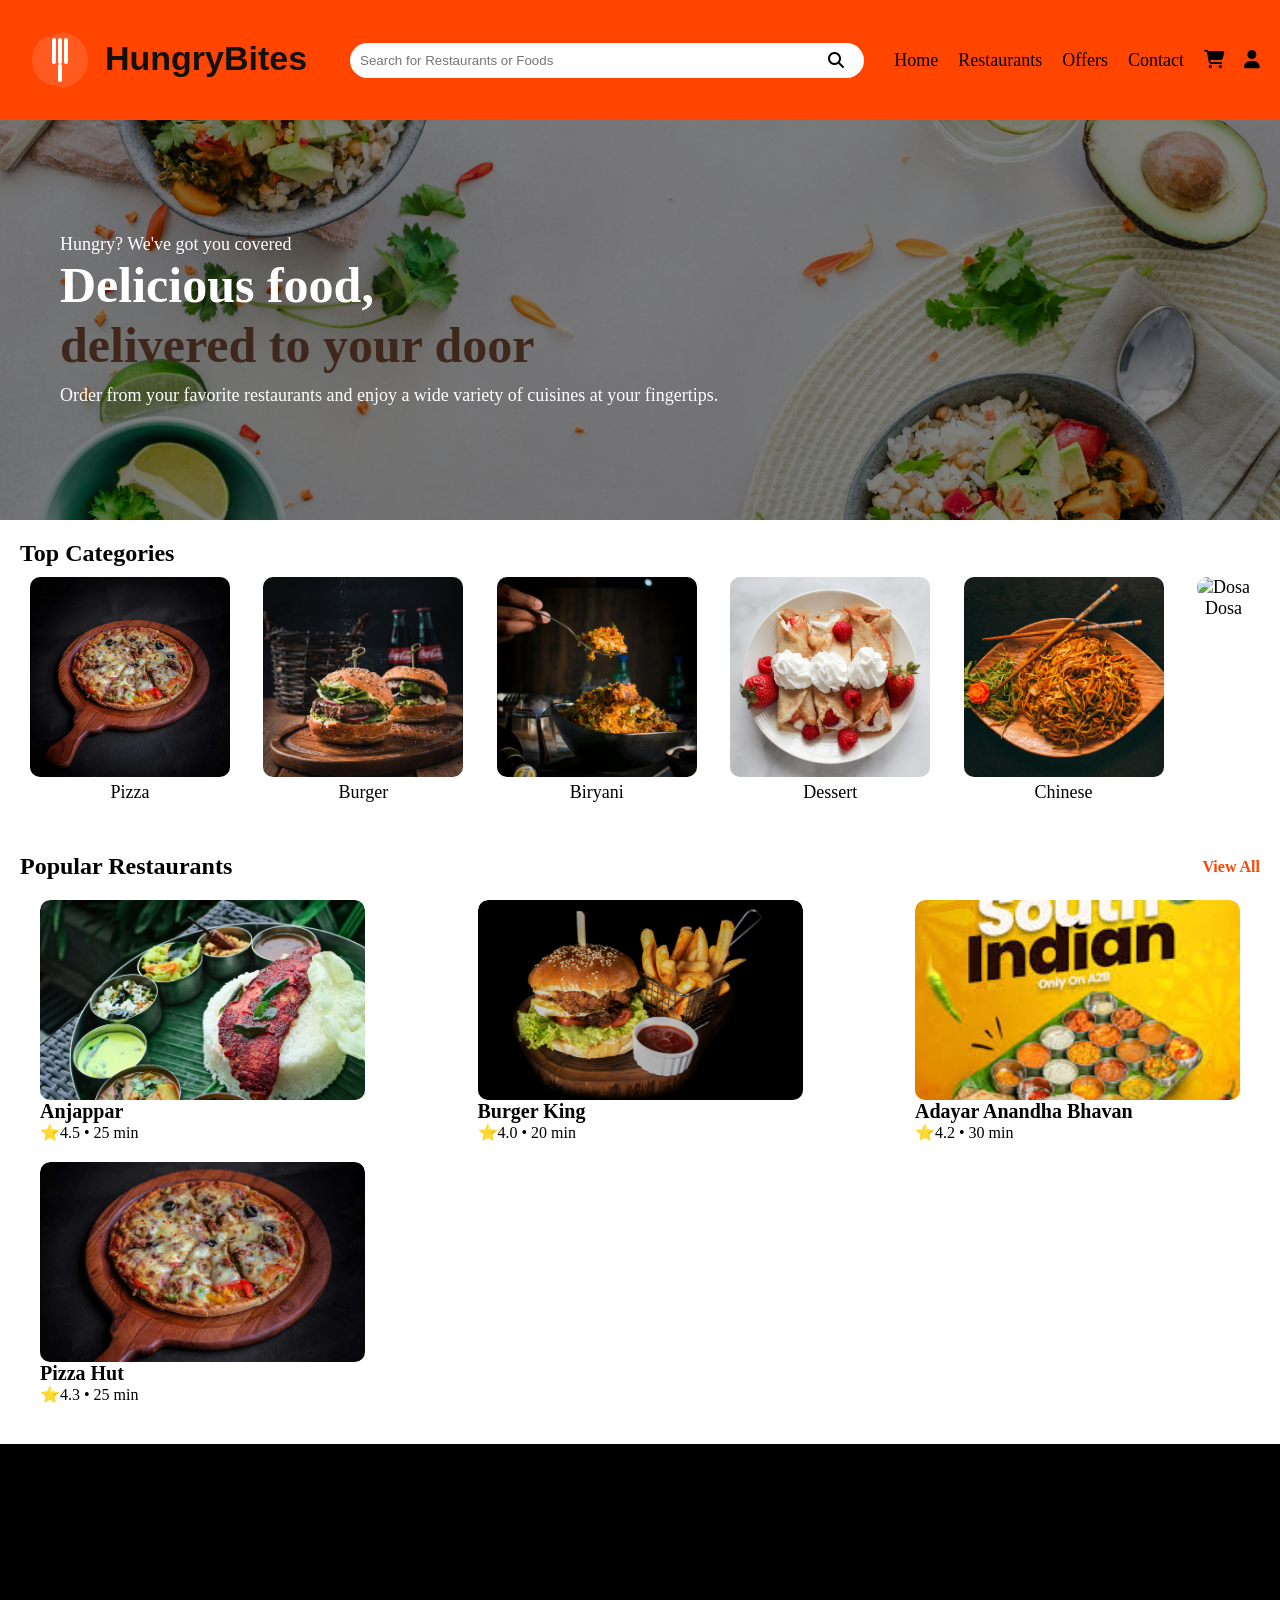
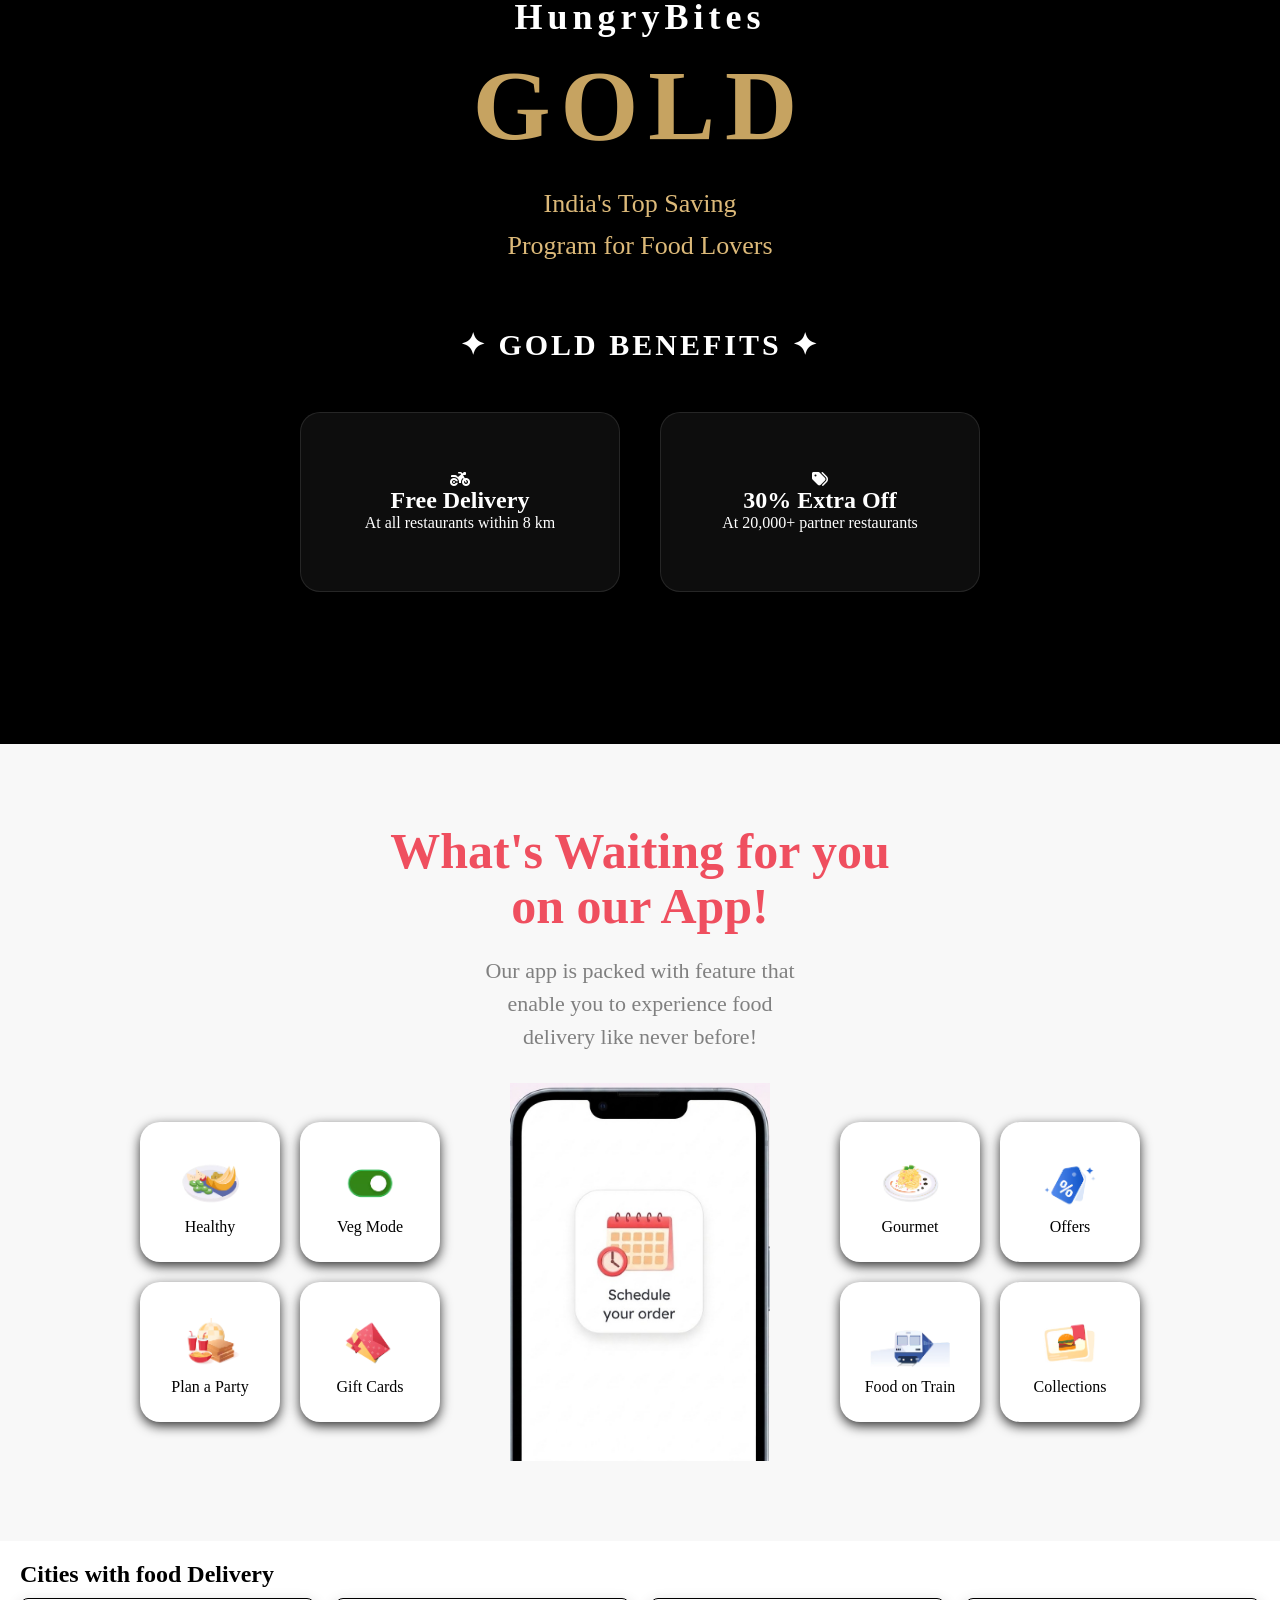
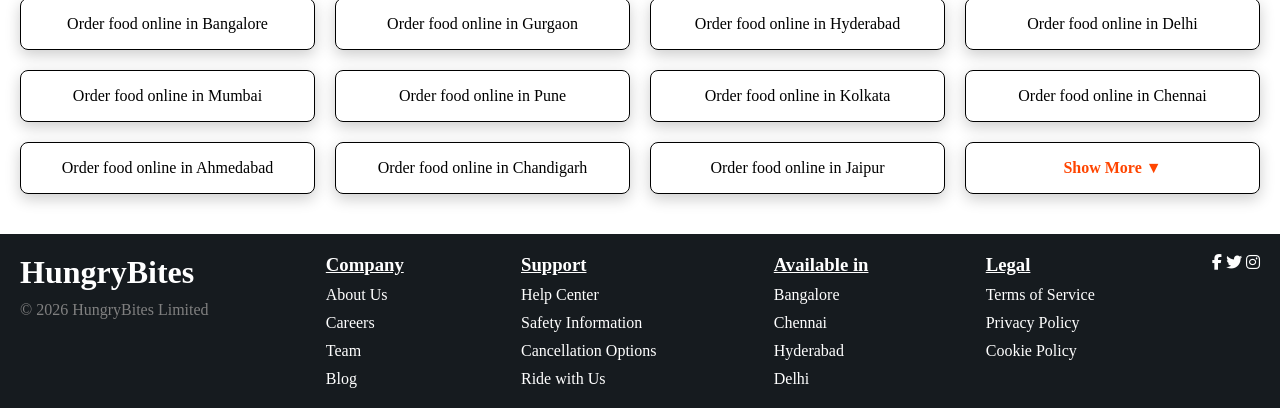
==== index.html @ 7eb11863 "updated index page" ====
<!DOCTYPE html>
<html lang="en">

<head>
    <meta charset="UTF-8">
    <meta name="viewport" content="width=device-width, initial-scale=1.0">
    <title>HUNGRY BITES</title>
    <link rel="stylesheet" href="home.css">
    <link rel="stylesheet" href="https://cdnjs.cloudflare.com/ajax/libs/font-awesome/6.5.2/css/all.min.css" />
</head>

<body>

    <!-- Navigation Bar -->

    <div class="navbar">
        <img src="./images/HungryBites.svg" alt="HungryBites Logo" class="logo">
        <div class="search-bar">
            <input type="text" id="search-input" placeholder="Search for Restaurants or Foods">
            <i class="fa-solid fa-magnifying-glass"></i>
        </div>
        <ul class="nav-links">
            <li><a href="./index.html">Home</a></li>
            <li><a href="./restaurants.html">Restaurants</a></li>
            <li><a href="./offers.html">Offers</a></li>
            <li><a href="./contact.html">Contact</a></li>
            <li><a href="#"><i class="fas fa-shopping-cart"></i></a></li>
            <li><a href="#"><i class="fas fa-user"></i></a></li>
        </ul>
    </div>

    <!-- Mobile Menu -->
    <div class="menu">
        <i class="fa-solid fa-bars menu-icon" id="menu-btn"></i>
        <div class="mobile-menu" id="mobile-menu">

            <i class="fa-solid fa-xmark close-icon" id="close-btn"></i>
            <ul>
                <li><a href="./home.html">Home</a></li>
                <li><a href="./restaurants.html">Restaurants</a></li>
                <li><a href="./offers.html">Offers</a></li>
                <li><a href="./contact.html">Contact</a></li>
                <li><a href="#"><i class="fas fa-shopping-cart"></i></a></li>
                <li><a href="#"><i class="fas fa-user"></i></a></li>
            </ul>
        </div>
    </div>

    <!--Poster Section-->
    <div class="poster">
        <div class="poster-content">
            <p>Hungry? We've got you covered</p>
            <h1>Delicious food,<br> <span>delivered to your door</span></h1>
            <p>Order from your favorite restaurants and enjoy a wide variety of cuisines at your fingertips.</p>
        </div>
    </div>

    <!--Top Categories-->
    <div class="categories">
        <h2>Top Categories</h2>
        <div class="category-list">
            <div class="category-item">
                <img src="./images/pizza.jpg" alt="Pizza">
                <p>Pizza</p>
            </div>
            <div class="category-item">
                <img src="./images/Burger.jpg" alt="Burger">
                <p>Burger</p>
            </div>
            <div class="category-item">
                <img src="./images/biryani.jpg" alt="Biryani">
                <p>Biryani</p>
            </div>
            <div class="category-item">
                <img src="./images/dessert.jpg" alt="Dessert">
                <p>Dessert</p>
            </div>
            <div class="category-item">
                <img src="./images/chinese.jpg" alt="Chinese">
                <p>Chinese</p>
            </div>
            <div class="category-item">
                <img src="./images/dosa1.jpg" alt="Dosa">
                <p>Dosa</p>
            </div>
        </div>
    </div>

    <!--Restaurants-->

    <div class="restaurants">
        <div class="restaurant-header">
            <h2>Popular Restaurants</h2>
            <a href="restaurants.html" class="view-all">View All</a>
        </div>
        <div class="restaurant-list">
            <div class="restaurant-item">
                <div class="image-slider">
                    <img src="./images/anjappar.png" class="slide active">
                    <img src="./images/anjappar1.jpg" class="slide">
                    <img src="./images/anjappar2.jpg" class="slide">
                    <img src="./images/anjappar3.jpg" class="slide">
                    <img src="./images/anjappar4.jpg" class="slide">
                </div>
                    <p>Anjappar</p>
                    <span>⭐4.5 • 25 min</span>
            </div>
            <div class="restaurant-item">
                <div class="image-slider">
                    <img src="./images/burger king1.jpg" class="slide active">
                    <img src="./images/Burger.jpg" class="slide">
                    <img src="./images/Burger2.jpg" class="slide">
                    <img src="./images/Burger3.jpg" class="slide">
                    <img src="./images/Burger4.jpg" class="slide">
                </div>
                <p>Burger King</p>
                <span>⭐4.0 • 20 min</span>
            </div>
            <div class="restaurant-item">
                <div class="image-slider">
                    <img src="./images/adyar.png" class="slide active">
                    <img src="./images/adyar1.png" class="slide">
                    <img src="./images/adyar2.jpg" class="slide">
                    <img src="./images/adyar3.png" class="slide">
                    <img src="./images/adyar4.png" class="slide">
                </div>
                <p> Adayar Anandha Bhavan </p>
                <span>⭐4.2 • 30 min</span>
            </div>
            <div class="restaurant-item">
                <div class="image-slider">
                    <img src="./images/pizza hut.jpg" class="slide active">
                    <img src="./images/pizza1.jpg" class="slide">
                    <img src="./images/pizza2.jpg" class="slide">
                    <img src="./images/pizza3.jpg" class="slide">
                    <img src="./images/pizza4.jpg" class="slide">
                </div>
                <p>Pizza Hut</p>
                <span>⭐4.3 • 25 min</span>
            </div>
        </div>
    </div>

    <!--Membership Section-->
    <div class="membership">

        <div class="membership-container">

            <h2 class="membership-head">HungryBites</h2>

            <h1 class="membership-title">GOLD</h1>

            <p class="tagline">
                India's Top Saving <br>
                Program for Food Lovers
            </p>

            <h1 class="benefits-head">✦ GOLD BENEFITS ✦</h1>

            <div class="benefits">

                <div class="benefits-item">
                    <i class="fa-solid fa-motorcycle"></i>
                    <h2>Free Delivery</h2>
                    <p>At all restaurants within 8 km</p>
                </div>

                <div class="benefits-item">
                    <i class="fa-solid fa-tags"></i>
                    <h2>30% Extra Off</h2>
                    <p>At 20,000+ partner restaurants</p>
                </div>

            </div>

        </div>

    </div>




    <!--App Section-->
    <div class="app-section">
        <h1>What's Waiting for you<br>
            on our App!</h1>
        <p>Our app is packed with feature that <br>
            enable you to experience food <br>
            delivery like never before!</p>
        <div class="app-features">

            <!-- Left Features -->
            <div class="features-left">

                <div class="features-items">
                    <img src="./images/healthy.avif" alt="Healthy">
                    <span>Healthy</span>
                </div>
                <div class="features-items">
                    <img src="./images/veg on.avif" alt="Veg Mode">
                    <span>Veg Mode</span>
                </div>

                <div class="features-items">
                    <img src="./images/plan a party.avif" alt="Plan a Party">
                    <span>Plan a Party</span>
                </div>

                <div class="features-items">
                    <img src="./images/gift cards.avif" alt="Gift Cards">
                    <span>Gift Cards</span>
                </div>
            </div>

            <!-- Mobile Image -->
            <div class="mobile-image">
                <img src="./images/mobile.jpg" alt="Mobile">
            </div>

            <!-- Right Features -->
            <div class="features-right">


                <div class="features-items">
                    <img src="./images/gourmet.avif" alt="Gourmet">
                    <span>Gourmet</span>
                </div>

                <div class="features-items">
                    <img src="./images/offer.avif" alt="Offers">
                    <span>Offers</span>
                </div>

                <div class="features-items">
                    <img src="./images/food on train.avif" alt="Food on Train">
                    <span>Food on Train</span>
                </div>

                <div class="features-items">
                    <img src="./images/collections.avif" alt="Collections">
                    <span>Collections</span>
                </div>
            </div>

        </div>
    </div>

    <!--City Section-->
    <div class="city-section">
        <h2>Cities with food Delivery</h2>

        <div class="city-list">
            <div class="city-item">Order food online in Bangalore</div>
            <div class="city-item">Order food online in Gurgaon</div>
            <div class="city-item">Order food online in Hyderabad</div>
            <div class="city-item">Order food online in Delhi</div>
            <div class="city-item">Order food online in Mumbai</div>
            <div class="city-item">Order food online in Pune</div>
            <div class="city-item">Order food online in Kolkata</div>
            <div class="city-item">Order food online in Chennai</div>
            <div class="city-item">Order food online in Ahmedabad</div>
            <div class="city-item">Order food online in Chandigarh</div>
            <div class="city-item">Order food online in Jaipur</div>

            <div class="city-item extra-city">Order food online in Lucknow</div>
            <div class="city-item extra-city">Order food online in Kanpur</div>
            <div class="city-item extra-city">Order food online in Nagpur</div>
            <div class="city-item extra-city">Order food online in Indore</div>
            <div class="city-item extra-city">Order food online in Bhopal</div>
            <div class="city-item extra-city">Order food online in Patna</div>
            <div class="city-item extra-city">Order food online in Vadodara</div>
            <div class="city-item extra-city">Order food online in Ludhiana</div>
            <div class="city-item extra-city">Order food online in Agra</div>
            <div class="city-item show-more" id="show-btn">Show More ▼</div>
        </div>
    </div>

    <!--Footer-->
    <div class="footer">
        <div class="footer-list">
            <div class="footer-head">
                <h1>HungryBites</h1>
                <p>© 2026 HungryBites Limited</p>
            </div>
            <div class="footer-items">
                <h3>Company</h3>
                <a href="#">About Us</a>
                <a href="#">Careers</a>
                <a href="#">Team</a>
                <a href="#">Blog</a>
            </div>
            <div class="footer-items ">
                <h3>Support</h3>
                <a href="#">Help Center</a>
                <a href="#">Safety Information</a>
                <a href="#">Cancellation Options</a>
                <a href="#">Ride with Us</a>
            </div>
            <div class="footer-items">
                <h3>Available in</h3>
                <a href="#">Bangalore</a>
                <a href="#">Chennai</a>
                <a href="#">Hyderabad</a>
                <a href="#">Delhi</a>
            </div>
            <div class="footer-items">
                <h3>Legal</h3>
                <a href="#">Terms of Service</a>
                <a href="#">Privacy Policy</a>
                <a href="#">Cookie Policy</a>
            </div>
            <div class="footer-icons">
                <i class="fa-brands fa-facebook-f"></i>
                <i class="fa-brands fa-twitter"></i>
                <i class="fa-brands fa-instagram"></i>
            </div>
        </div>
    </div>

    <script src="./home.js"></script>
</body>

</html>
---- home.css ----
* {
    margin: 0;
    padding: 0;
    box-sizing: border-box;
}

/*Navigation Bar*/
.navbar {
    display: flex;
    justify-content: space-between;
    align-items: center;
    background-color: orangered;
    color: black;
    padding: 20px;
    gap: 10px;
    position: sticky;
    top: 0;
    z-index: 2;

}

.logo {
    width: 300px;
    height: auto;
    object-fit: contain;
    border-radius: 50%;
    display: block;
}

.search-bar {
    position: relative;
    width: 80%;
    margin: 20px;
}

.search-bar input {
    width: 100%;
    padding: 10px;
    border: none;
    border-radius: 18px;
}

.search-bar i {
    position: absolute;
    right: 20px;
    top: 50%;
    transform: translateY(-50%);
}

.menu {
    display: none;
}

.nav-links {
    list-style: none;
    display: flex;
    gap: 20px;
}

.nav-links li a {
    text-decoration: none;
    color: black;
    font-size: 18px;
}

.nav-links li a:hover {
    text-decoration: underline;

}

/*Poster Section*/

.poster {
    background-image:linear-gradient(rgba(0,0,0,0.5),rgba(0,0,0,0.5)), url('./images/poster1.jpg');
    background-size: cover;
    background-position: center;
    height: 400px;
    display: flex;
    align-items: center;
    padding: 60px;
    
}

.poster-content {
    color:white;
    font-size: large;
}

.poster-content h1 {
    font-size: 50px;
    margin-bottom: 10px;
    line-height: 1.2;
}

.poster-content span {
    color: #3F281B;
}

/*Top Categories*/
.categories {
    padding: 20px;
}

.category-list {
    display: flex;
    justify-content: space-between;
    padding: 10px;
    text-align: center;
    font-size: 18px;
    cursor: pointer;
}

.category-list img {
    width: 200px;
    height: 200px;
    object-fit: cover;
    border-radius: 10px;
}

/*Restaurant*/

.restaurants {
    padding: 20px;
}

.restaurant-header {
    display: flex;
    justify-content: space-between;
    align-items: center;
}

.view-all {
    text-decoration: none;
    color: orangered;
    cursor: pointer;
    font-weight: bold;
}

.view-all:hover {
    text-decoration: underline;
}

.image-slider {
    width: 325px;
    height: 200px;
    position: relative;
    overflow: hidden;
    margin: auto;
}
.slide{
    position: absolute;
    top: 0;
    left: 0;
    width: 100%;
    height: 100%;
    object-fit: cover;
    opacity: 0;
    transition: opacity 1s ease-in-out;
}


.slide.active {
    opacity: 1;
}
.restaurant-item{
    background:white;
    border-radius:10px;
    overflow:hidden;
    transition:all 0.35s;
    cursor:pointer;
}
.restaurant-item:hover{
    transform:translateY(-10px) scale(1.02);
    box-shadow:0 12px 25px rgba(0,0,0,0.15);
}
.restaurant-item img{
    transition: transform 0.5s ease;
}
.restaurant-item:hover img{
    transform: scale(1.08);
}
.restaurant-item p,.restaurant-item span{
    transition: 0.3s ease;
}
.restaurant-item:hover p,.restaurant-item:hover span{
    color: orangered;
    letter-spacing: 0.5px;
}

.restaurant-list img {
    width: 325px;
    height: 200px;
    object-fit: cover;
    border-radius: 10px;
    display: block;
}
.restaurant-list {
    display: flex;
    justify-content: space-between;
    gap: 20px;
    padding: 20px;
    flex-wrap: wrap;
}
.restaurant-item p{
    font-size: 20px;
    font-weight: bold;
}



/*Membership*/
.membership {
    background: #000;
    min-height: 100vh;
    padding: 80px 20px;
    display: flex;
    justify-content: center;
    align-items: center;
}

.membership-container {
    width: 100%;
    max-width: 1200px;
    margin: auto;
    text-align: center;
}

.membership-head {
    font-size: 36px;
    font-weight: bold;
    color: #fff;
    letter-spacing: 5px;
}

.membership-title {
    font-size: 100px;
    font-weight: bold;
    color: #C6A361;
    letter-spacing: 10px;
    margin-top: 10px;
}

.tagline {
    font-size: 26px;
    color: #DCB979;
    line-height: 1.6;
    margin-top: 20px;
}

.benefits-head {
    margin-top: 60px;
    font-size: 30px;
    color: white;
    letter-spacing: 3px;
}

.benefits {
    width: 100%;
    display: flex;
    justify-content: center;
    align-items: center;
    gap: 40px;
    flex-wrap: wrap;
    margin-top: 50px;
}

.benefits-item {
    width: 320px;
    min-height: 180px;
    background: rgba(255, 255, 255, 0.05);
    border: 1px solid rgba(255, 255, 255, 0.1);
    border-radius: 20px;
    padding: 30px;
    color: white;
    text-align: center;
    display: flex;
    flex-direction: column;
    justify-content: center;
    align-items: center;
}

/*App Section*/
.app-section {
    background-color: #f8f8f8;
    padding: 80px 20px;
    ;
    text-align: center;
}

.app-section h1 {
    font-size: 50px;
    color: #EF4F5F;
    margin-bottom: 20px;
    line-height: 1.1;
    font-weight: bold;
}

.app-section p {
    font-size: 22px;
    color: gray;
    line-height: 1.5;
    margin-bottom: 30px;

}

.app-features {
    display: flex;
    justify-content: center;
    align-items: center;
    gap: 70px;
}

.features-left,
.features-right {
    display: grid;
    grid-template-columns: repeat(2, 140px);
    gap: 20px;
    align-items: center;
    justify-content: center;
}

.features-items {
    width: 140px;
    height: 140px;
    border-radius: 20px;
    background: white;
    display: flex;
    flex-direction: column;
    justify-content: center;
    align-items: center;
    gap: 10px;
    box-shadow: 0 4px 12px rgba(0, 0, 0, 0.8);
}

.features-items img {
    width: 80px;
    margin-top: 10px;
}

.mobile-image {
    display: flex;
    justify-content: center;
    align-items: center;

}

.mobile-image img {
    width: 260px;
    height: auto;

}

/*City Section*/

.city-section {
    padding: 20px;
}

.city-list {
    display: grid;
    grid-template-columns: repeat(4, 1fr);
    gap: 20px;
    margin-top: 10px;
}

.city-item {
    padding: 16px;
    border: 1px solid black;
    border-radius: 8px;
    cursor: pointer;
    text-align: center;
    box-shadow: 0 5px 15px rgba(0, 0, 0, 0.2);

}
.extra-city {
    display: none;
}

.show-more {
    color: orangered;
    font-weight: bold;

}

/*Footer Section*/
.footer {
    background-color: #161B1F;
    color: white;
    padding: 20px;
    margin-top: 20px;
}

.footer-list {
    display: flex;
    justify-content: space-between;
    flex-wrap: wrap;
    gap: 20px;
}

.footer-head p {
    margin-top: 10px;
    color: gray;
}

.footer-items {
    display: flex;
    flex-direction: column;
    gap: 10px;
}

.footer-items a {
    text-decoration: none;
    color: white;
}

.footer-items h3 {
    text-decoration: underline;
}

/*media query for mobile devices*/

@media(max-width:600px) {
    .navbar {
        display: flex;
        justify-content: space-between;
        align-items: center;
        flex-direction: row;
        position: relative;
    }

    .logo {
        width: 190px;

    }

    .search-bar {
        position: relative;
        width: 100%;
        ;
        max-width: 350px;
    }

    .search-bar input::placeholder {
        font-size: 9px;
    }

    .menu {
        display: block;
        cursor: pointer;

    }

    .menu-icon {
        position: absolute;
        left: 8px;
        top: 50px;
        z-index: 11;
        font-size: 18px;
    }

    .mobile-menu {
        position: fixed;
        top: 0;
        left: -100%;
        padding-top: 80px;
        width: 230px;
        height: 100%;
        background-color: olivedrab;
        display: flex;
        flex-direction: column;
        justify-content: center;
        gap: 30px;
        z-index: 12;
        transition: 0.4s;
    }

    .mobile-menu.active {
        left: 0;
    }

    .mobile-menu ul {
        list-style: none;
        display: flex;
        flex-direction: column;
        justify-content: flex-start;
        align-items: center;
        gap: 30px;
        margin-bottom: 100px;

    }

    .mobile-menu a:hover {
        text-decoration: underline;
    }

    .mobile-menu a {

        text-decoration: none;
        color: black;
    }

    .close-icon {
        position: absolute;
        font-size: 20px;
        margin-bottom: 20px;
        cursor: pointer;
        top: 30px;
        right: 20px;
    }


    .nav-links {
        display: none;
    }

    .poster {
        background-image: url('./images/poster1.jpg');
        background-size: cover;
        background-position: center;
        height: 200px;
        display: flex;
        align-items: center;
        padding: 20px;
        opacity: 0.9;
    }

    .poster-content {
        color: #401901;
        font-size: 15px;
    }

    .poster-content h1 {
        font-size: 25px;
        margin-bottom: 10px;
    }

    .categories h2 {
        font-size: 20px;
        text-align: center;
    }

    .category-list {
        display: grid;
        grid-template-columns: repeat(3, 1fr);
        gap: 20px;
        justify-content: center;
    }

    .category-list img {
        width: 100%;
        height: 150px;
    }

    .restaurant-list {
        display: grid;
        grid-template-columns: repeat(2, 1fr);
        gap: 10px;
        justify-content: center;
    }

    .restaurant-item {
        width: 100%;
    }

    .image-slider {
        width: 100%;
        height: 150px;
        position: relative;
        overflow: hidden;
        border-radius: 10px;
    }
    .slide{
        position: absolute;
        top: 0;
        left: 0;
        width: 100%;
        height: 100%;
        object-fit: cover;
        opacity: 0;
        transition: opacity 1s ease-in-out;
    }
    .slide.active {
        opacity: 1;
    }


    .app-features {
        display: flex;
        flex-direction: column;
        gap: 30px;
    }

    .city-list {
        display: grid;
        grid-template-columns: repeat(3, 1fr);
    }

    .footer-list {
        display: grid;
        grid-template-columns: repeat(1, 1fr);
        gap: 20px;
    }

    .footer-head {
        display: grid;
        grid-column: 1/3;
    }

}
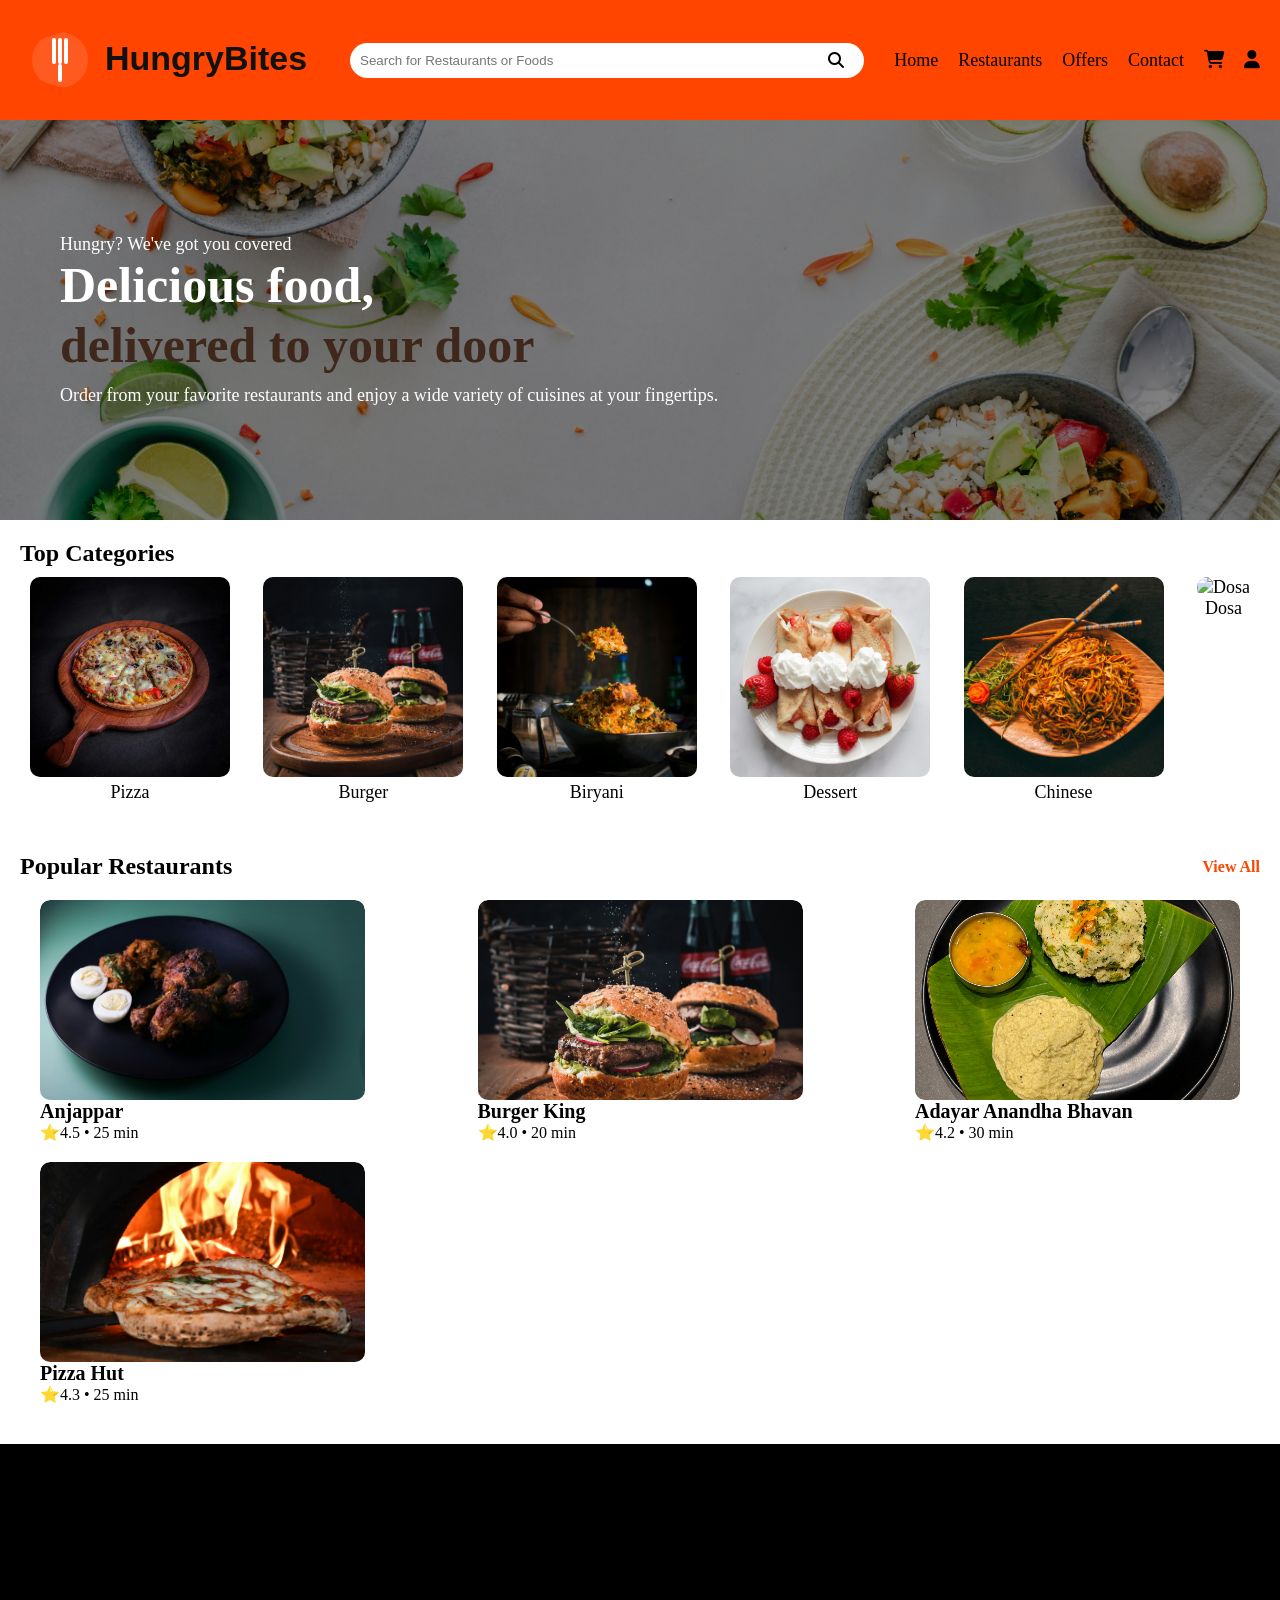
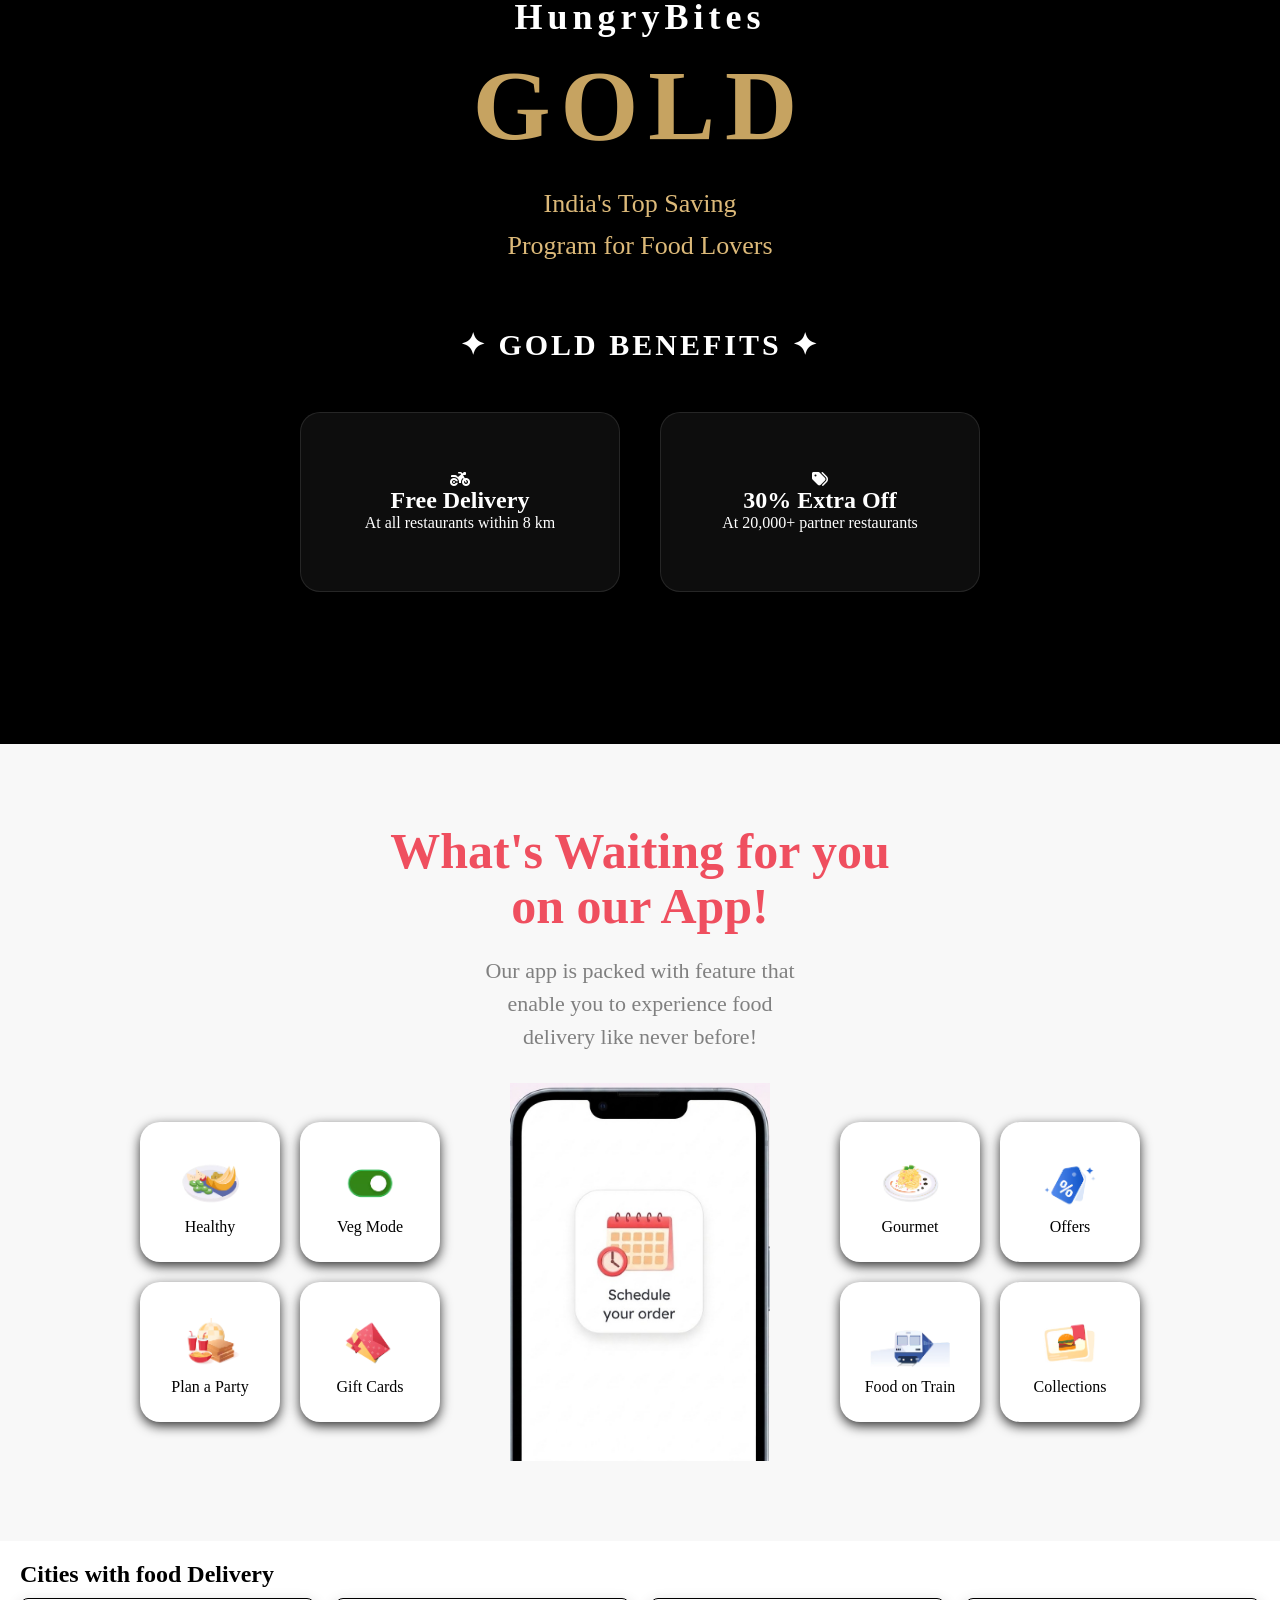
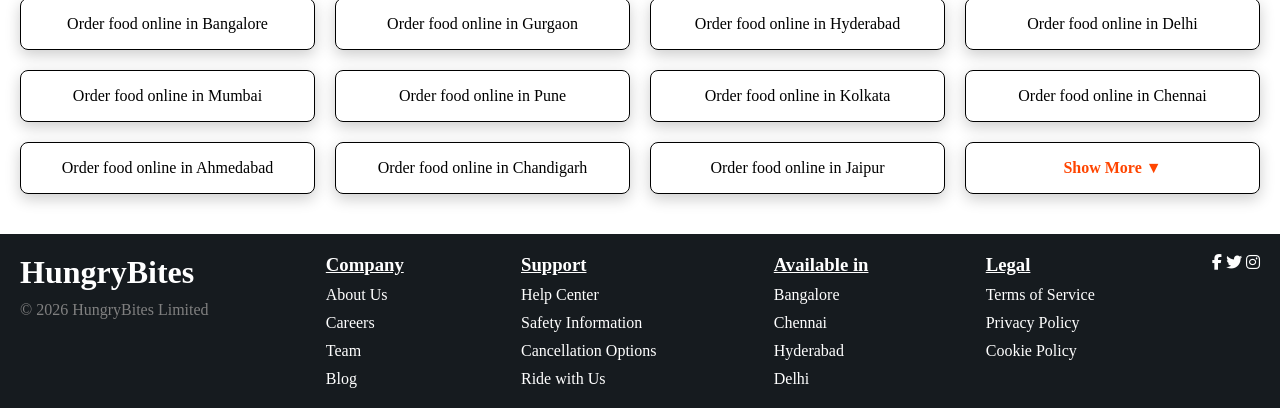
==== commit 3380eb29: "added restuarant link" ====
--- a/index.html
+++ b/index.html
@@ -21,7 +21,7 @@
         </div>
         <ul class="nav-links">
             <li><a href="./index.html">Home</a></li>
-            <li><a href="./restaurants.html">Restaurants</a></li>
+            <li><a href="./restaurant_page.html">Restaurants</a></li>
             <li><a href="./offers.html">Offers</a></li>
             <li><a href="./contact.html">Contact</a></li>
             <li><a href="#"><i class="fas fa-shopping-cart"></i></a></li>
@@ -36,8 +36,8 @@
 
             <i class="fa-solid fa-xmark close-icon" id="close-btn"></i>
             <ul>
-                <li><a href="./home.html">Home</a></li>
-                <li><a href="./restaurants.html">Restaurants</a></li>
+                <li><a href="./index.html">Home</a></li>
+                <li><a href="./restaurant_page.html">Restaurants</a></li>
                 <li><a href="./offers.html">Offers</a></li>
                 <li><a href="./contact.html">Contact</a></li>
                 <li><a href="#"><i class="fas fa-shopping-cart"></i></a></li>
@@ -91,7 +91,7 @@
     <div class="restaurants">
         <div class="restaurant-header">
             <h2>Popular Restaurants</h2>
-            <a href="restaurants.html" class="view-all">View All</a>
+            <a href="restaurant_page.html" class="view-all">View All</a>
         </div>
         <div class="restaurant-list">
             <div class="restaurant-item">
